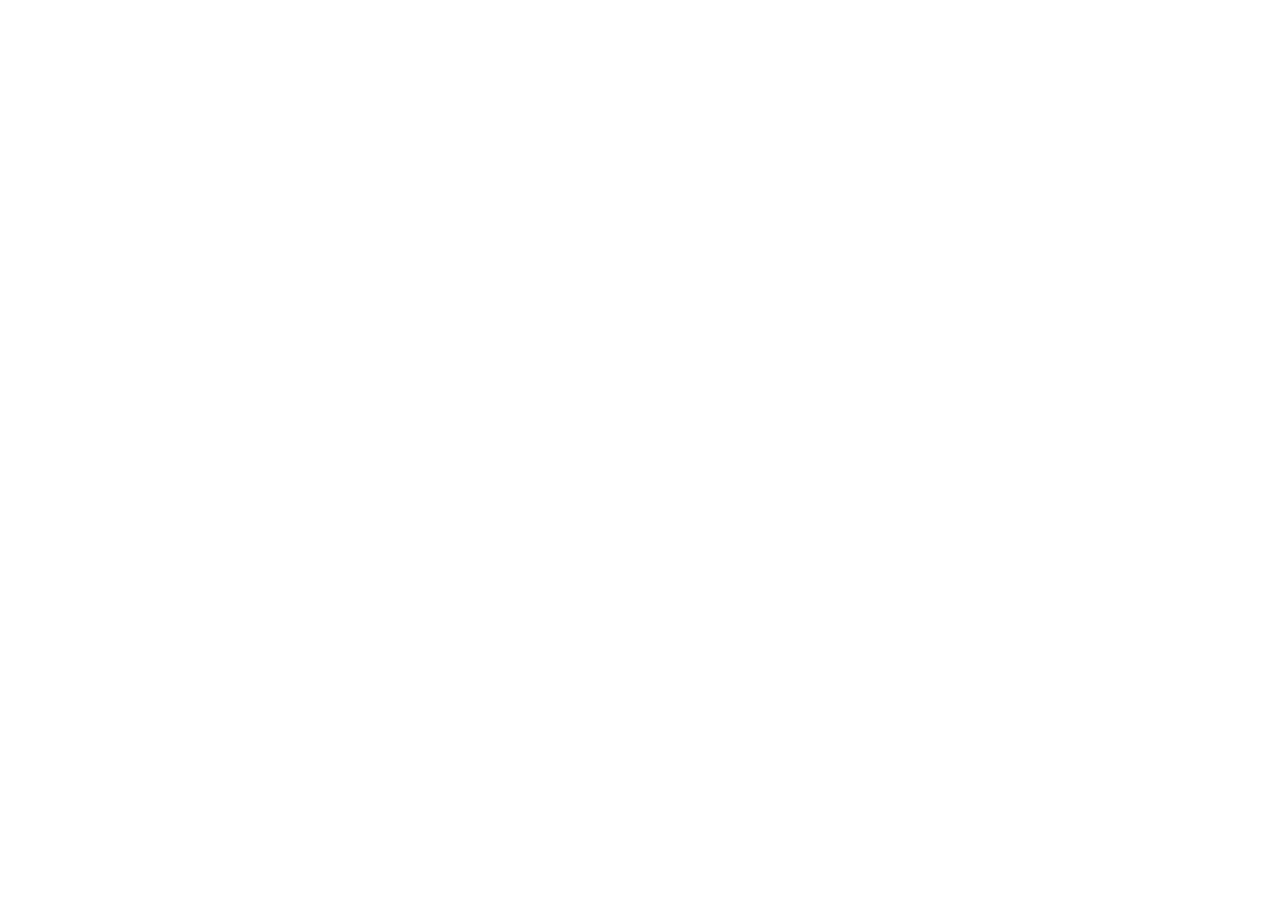
==== index.html @ f4bf335c "actualizar" ====
<!doctype html>
<html lang="es">
  <head>
    <meta charset="UTF-8" />
    <meta name="viewport" content="width=device-width, initial-scale=1.0" />
    <title>Casa en Venta en El Mirador, Uruapan | ACI Grupo Inmobiliario</title>
    <meta name="description" content="Descubre esta hermosa propiedad con amplios espacios y excelente distribución en El Mirador, Uruapan. 3 recámaras, 3.5 baños, cochera para 2 autos." />
    <link rel="preconnect" href="https://fonts.googleapis.com">
    <link rel="preconnect" href="https://fonts.gstatic.com" crossorigin>
    <link href="https://fonts.googleapis.com/css2?family=Inter:wght@400;500;600;700&family=Playfair+Display:wght@400;500;600;700&display=swap" rel="stylesheet">
  </head>
  <body>
    <div id="root"></div>
    <script type="module" src="/src/main.tsx"></script>
  </body>
</html>
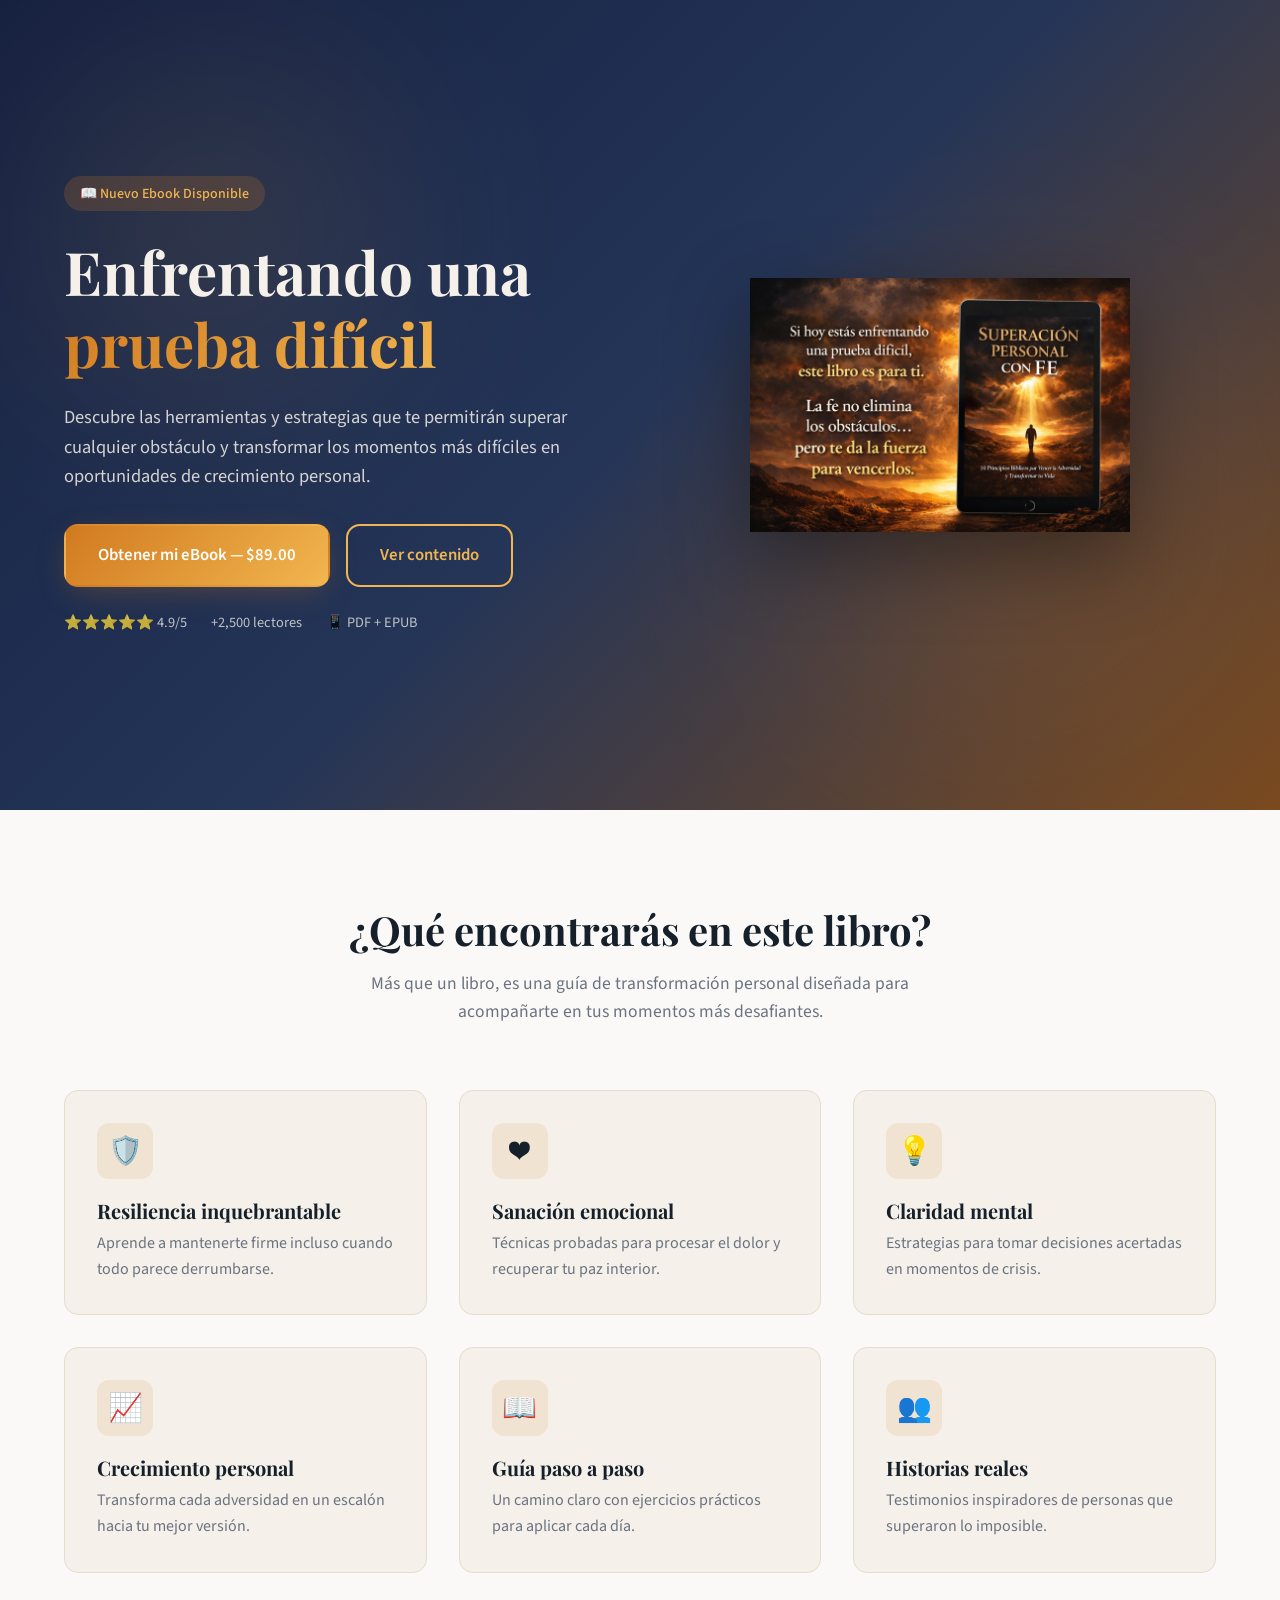
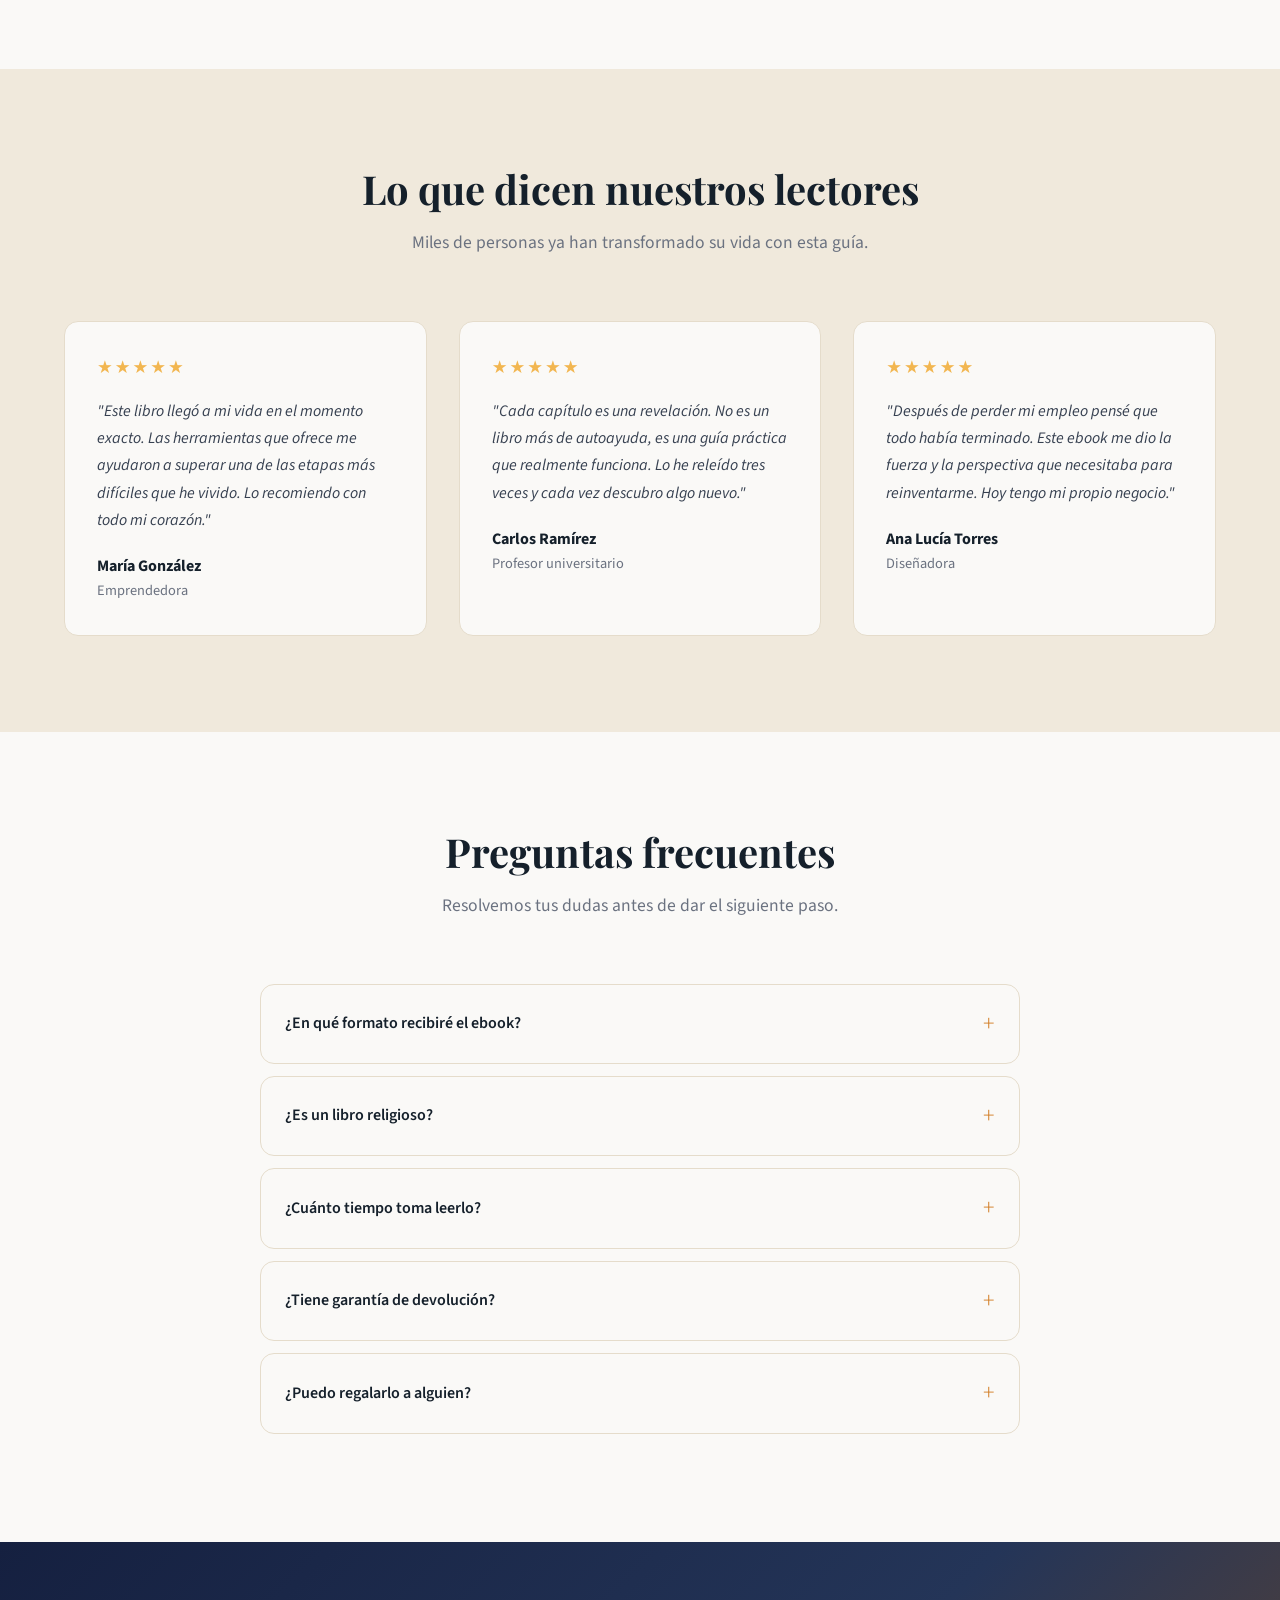
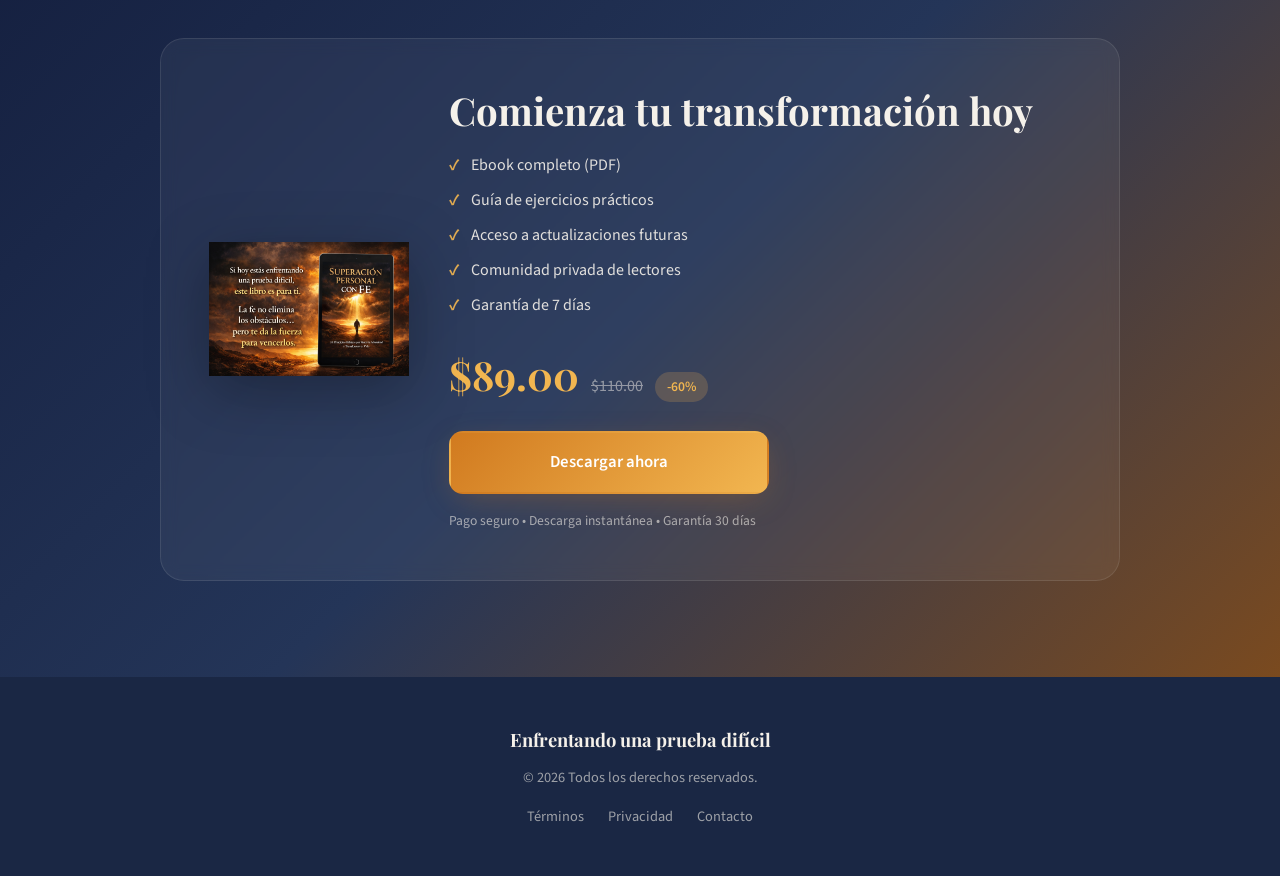
==== commit d0c47756: "otro" ====
--- a/index.html
+++ b/index.html
@@ -1,16 +1,232 @@
 <!doctype html>
 <html lang="es">
-  <head>
-    <meta charset="UTF-8" />
-    <meta name="viewport" content="width=device-width, initial-scale=1.0" />
-    <title>Casa en Venta en El Mirador, Uruapan | ACI Grupo Inmobiliario</title>
-    <meta name="description" content="Descubre esta hermosa propiedad con amplios espacios y excelente distribución en El Mirador, Uruapan. 3 recámaras, 3.5 baños, cochera para 2 autos." />
-    <link rel="preconnect" href="https://fonts.googleapis.com">
-    <link rel="preconnect" href="https://fonts.gstatic.com" crossorigin>
-    <link href="https://fonts.googleapis.com/css2?family=Inter:wght@400;500;600;700&family=Playfair+Display:wght@400;500;600;700&display=swap" rel="stylesheet">
-  </head>
-  <body>
-    <div id="root"></div>
-    <script type="module" src="/src/main.tsx"></script>
-  </body>
+<head>
+<meta charset="UTF-8" />
+<meta name="viewport" content="width=device-width, initial-scale=1.0" />
+<title>Enfrentando una Prueba Difícil — Ebook de Superación Personal</title>
+<meta name="description" content="Descubre las herramientas para superar cualquier obstáculo. Ebook con estrategias probadas para transformar la adversidad en crecimiento personal.">
+<link rel="preconnect" href="https://fonts.googleapis.com">
+<link rel="preconnect" href="https://fonts.gstatic.com" crossorigin>
+<link href="https://fonts.googleapis.com/css2?family=Playfair+Display:wght@400;600;700;800&family=Source+Sans+3:wght@300;400;500;600;700&display=swap" rel="stylesheet">
+<style>
+  :root{
+    --bg:#FAF9F7; --fg:#15202B; --card:#F5F1EA; --muted:#6B7280;
+    --primary:#D17A1F; --primary-2:#F2B650; --accent:#F2B650;
+    --secondary:#1A2744; --secondary-fg:#F5F1EA; --border:#E5DCCB;
+    --radius:14px;
+    --hero-gradient:linear-gradient(135deg,#152040 0%,#243558 50%,#7A4A1F 100%);
+    --warm-glow:0 8px 32px -8px rgba(209,122,31,.35);
+    --text-gradient:linear-gradient(135deg,#D17A1F,#F2B650);
+  }
+  *{box-sizing:border-box;margin:0;padding:0}
+  html{scroll-behavior:smooth}
+  body{font-family:"Source Sans 3",system-ui,sans-serif;background:var(--bg);color:var(--fg);line-height:1.6;-webkit-font-smoothing:antialiased}
+  h1,h2,h3,h4{font-family:"Playfair Display",Georgia,serif;font-weight:700;line-height:1.2}
+  img{max-width:100%;display:block}
+  a{color:inherit;text-decoration:none}
+  .container{max-width:1200px;margin:0 auto;padding:0 1.5rem}
+  .btn{display:inline-flex;align-items:center;justify-content:center;gap:.5rem;font-weight:600;padding:1rem 2rem;border-radius:var(--radius);transition:all .3s;cursor:pointer;border:2px solid transparent;font-size:1.05rem;font-family:inherit}
+  .btn-cta{background:linear-gradient(135deg,var(--primary),var(--primary-2));color:#fff;box-shadow:var(--warm-glow)}
+  .btn-cta:hover{transform:translateY(-2px);box-shadow:0 12px 36px -8px rgba(209,122,31,.5)}
+  .btn-outline{background:transparent;border-color:var(--accent);color:var(--accent)}
+  .btn-outline:hover{background:var(--accent);color:var(--secondary)}
+  .text-gradient{background:var(--text-gradient);-webkit-background-clip:text;background-clip:text;color:transparent}
+
+  /* HERO */
+  .hero{background:var(--hero-gradient);color:var(--secondary-fg);position:relative;overflow:hidden;min-height:90vh;display:flex;align-items:center;padding:5rem 0}
+  .hero::before,.hero::after{content:"";position:absolute;border-radius:50%;filter:blur(120px);opacity:.15;pointer-events:none}
+  .hero::before{width:300px;height:300px;background:var(--accent);top:10%;left:5%}
+  .hero::after{width:400px;height:400px;background:var(--primary);bottom:10%;right:5%}
+  .hero-grid{display:grid;grid-template-columns:1fr;gap:3rem;align-items:center;position:relative;z-index:1}
+  @media(min-width:1024px){.hero-grid{grid-template-columns:1fr 1fr}}
+  .badge{display:inline-block;padding:.4rem 1rem;border-radius:999px;background:rgba(209,122,31,.2);color:var(--accent);font-size:.875rem;font-weight:500}
+  .hero h1{font-size:clamp(2.25rem,5vw,3.75rem);margin:1.5rem 0}
+  .hero p.lead{font-size:1.15rem;opacity:.85;max-width:520px;margin-bottom:2rem}
+  .hero-actions{display:flex;flex-wrap:wrap;gap:1rem;margin-bottom:1.5rem}
+  .hero-meta{display:flex;flex-wrap:wrap;gap:1.5rem;font-size:.9rem;opacity:.75}
+  .hero-img{display:flex;justify-content:center}
+  .hero-img img{width:min(380px,80%);filter:drop-shadow(0 25px 40px rgba(0,0,0,.4));animation:float 6s ease-in-out infinite}
+  @keyframes float{0%,100%{transform:translateY(0)}50%{transform:translateY(-12px)}}
+
+  /* SECTIONS */
+  section{padding:6rem 0}
+  .section-alt{background:#F0E9DC}
+  .section-head{text-align:center;max-width:640px;margin:0 auto 4rem}
+  .section-head h2{font-size:clamp(1.75rem,3.5vw,2.5rem);margin-bottom:1rem}
+  .section-head p{color:var(--muted);font-size:1.1rem}
+
+  /* BENEFITS */
+  .benefits-grid{display:grid;grid-template-columns:repeat(auto-fit,minmax(280px,1fr));gap:2rem}
+  .benefit{padding:2rem;border-radius:var(--radius);background:var(--card);border:1px solid var(--border);transition:all .3s}
+  .benefit:hover{border-color:rgba(209,122,31,.3);box-shadow:var(--warm-glow);transform:translateY(-4px)}
+  .benefit .icon{width:56px;height:56px;border-radius:12px;background:rgba(209,122,31,.12);display:flex;align-items:center;justify-content:center;margin-bottom:1.25rem;font-size:1.75rem}
+  .benefit h3{font-size:1.25rem;margin-bottom:.5rem}
+  .benefit p{color:var(--muted)}
+
+  /* TESTIMONIALS */
+  .testimonials{display:grid;grid-template-columns:repeat(auto-fit,minmax(280px,1fr));gap:2rem}
+  .testimonial{background:var(--bg);border:1px solid var(--border);border-radius:var(--radius);padding:2rem}
+  .stars{color:var(--accent);margin-bottom:1rem;font-size:1.1rem;letter-spacing:2px}
+  .testimonial blockquote{font-style:italic;color:#374151;margin-bottom:1.25rem;line-height:1.7}
+  .testimonial .name{font-weight:700}
+  .testimonial .role{color:var(--muted);font-size:.9rem}
+
+  /* FAQ */
+  .faq-wrap{max-width:760px;margin:0 auto}
+  details{border:1px solid var(--border);border-radius:var(--radius);padding:1.25rem 1.5rem;margin-bottom:.75rem;background:var(--bg);transition:border-color .2s}
+  details[open]{border-color:rgba(209,122,31,.3)}
+  summary{font-weight:600;cursor:pointer;list-style:none;display:flex;justify-content:space-between;align-items:center;gap:1rem}
+  summary::-webkit-details-marker{display:none}
+  summary::after{content:"+";font-size:1.5rem;color:var(--primary);transition:transform .2s;font-weight:300}
+  details[open] summary::after{transform:rotate(45deg)}
+  details p{color:var(--muted);margin-top:1rem;line-height:1.7}
+
+  /* CTA */
+  .cta-section{background:var(--hero-gradient);color:var(--secondary-fg);position:relative;overflow:hidden}
+  .cta-card{max-width:960px;margin:0 auto;background:rgba(255,255,255,.05);backdrop-filter:blur(8px);border:1px solid rgba(245,241,234,.1);border-radius:24px;padding:3rem;display:flex;flex-direction:column;align-items:center;gap:2.5rem;text-align:center}
+  @media(min-width:768px){.cta-card{flex-direction:row;text-align:left}}
+  .cta-card img{width:200px;flex-shrink:0;filter:drop-shadow(0 15px 30px rgba(0,0,0,.3))}
+  .cta-card h2{font-size:clamp(1.75rem,3vw,2.5rem);margin-bottom:1.25rem}
+  .cta-card ul{list-style:none;margin-bottom:1.5rem}
+  .cta-card ul li{display:flex;align-items:center;gap:.75rem;margin-bottom:.6rem;opacity:.9}
+  .cta-card ul li::before{content:"✓";color:var(--accent);font-weight:700}
+  .price{display:flex;align-items:baseline;gap:.75rem;margin-bottom:1.5rem;justify-content:center;flex-wrap:wrap}
+  @media(min-width:768px){.price{justify-content:flex-start}}
+  .price .now{font-size:2.5rem;font-weight:700;color:var(--accent);font-family:"Playfair Display",serif}
+  .price .old{text-decoration:line-through;opacity:.5}
+  .price .off{background:rgba(242,182,80,.2);color:var(--accent);padding:.25rem .75rem;border-radius:999px;font-size:.85rem;font-weight:600}
+  .cta-note{font-size:.85rem;opacity:.6;margin-top:1rem}
+
+  /* FOOTER */
+  footer{background:var(--secondary);color:rgba(245,241,234,.6);text-align:center;padding:3rem 0;font-size:.9rem}
+  footer .brand{font-family:"Playfair Display",serif;font-size:1.15rem;font-weight:700;color:var(--secondary-fg);margin-bottom:.75rem}
+  footer .links{display:flex;justify-content:center;gap:1.5rem;margin-top:1rem}
+  footer a:hover{color:var(--secondary-fg)}
+</style>
+</head>
+<body>
+
+<!-- HERO -->
+<section class="hero">
+  <div class="container hero-grid">
+    <div>
+      <span class="badge">📖 Nuevo Ebook Disponible</span>
+      <h1>Enfrentando una <span class="text-gradient">prueba difícil</span></h1>
+      <p class="lead">Descubre las herramientas y estrategias que te permitirán superar cualquier obstáculo y transformar los momentos más difíciles en oportunidades de crecimiento personal.</p>
+      <div class="hero-actions">
+        <a class="btn btn-cta" href="https://pay.hotmart.com/J104759897C">Obtener mi eBook — $89.00</a>
+        <a class="btn btn-outline" href="#contenido">Ver contenido</a>
+      </div>
+      <div class="hero-meta">
+        <span>⭐⭐⭐⭐⭐ 4.9/5</span>
+        <span>+2,500 lectores</span>
+        <span>📱 PDF + EPUB</span>
+      </div>
+    </div>
+    <div class="hero-img">
+      <img src="ebook-cover.png" alt="Portada del ebook Enfrentando una prueba difícil">
+    </div>
+  </div>
+</section>
+
+<!-- BENEFITS -->
+<section id="contenido">
+  <div class="container">
+    <div class="section-head">
+      <h2>¿Qué encontrarás en este libro?</h2>
+      <p>Más que un libro, es una guía de transformación personal diseñada para acompañarte en tus momentos más desafiantes.</p>
+    </div>
+    <div class="benefits-grid">
+      <div class="benefit"><div class="icon">🛡️</div><h3>Resiliencia inquebrantable</h3><p>Aprende a mantenerte firme incluso cuando todo parece derrumbarse.</p></div>
+      <div class="benefit"><div class="icon">❤️</div><h3>Sanación emocional</h3><p>Técnicas probadas para procesar el dolor y recuperar tu paz interior.</p></div>
+      <div class="benefit"><div class="icon">💡</div><h3>Claridad mental</h3><p>Estrategias para tomar decisiones acertadas en momentos de crisis.</p></div>
+      <div class="benefit"><div class="icon">📈</div><h3>Crecimiento personal</h3><p>Transforma cada adversidad en un escalón hacia tu mejor versión.</p></div>
+      <div class="benefit"><div class="icon">📖</div><h3>Guía paso a paso</h3><p>Un camino claro con ejercicios prácticos para aplicar cada día.</p></div>
+      <div class="benefit"><div class="icon">👥</div><h3>Historias reales</h3><p>Testimonios inspiradores de personas que superaron lo imposible.</p></div>
+    </div>
+  </div>
+</section>
+
+<!-- TESTIMONIALS -->
+<section class="section-alt">
+  <div class="container">
+    <div class="section-head">
+      <h2>Lo que dicen nuestros lectores</h2>
+      <p>Miles de personas ya han transformado su vida con esta guía.</p>
+    </div>
+    <div class="testimonials">
+      <div class="testimonial">
+        <div class="stars">★★★★★</div>
+        <blockquote>"Este libro llegó a mi vida en el momento exacto. Las herramientas que ofrece me ayudaron a superar una de las etapas más difíciles que he vivido. Lo recomiendo con todo mi corazón."</blockquote>
+        <p class="name">María González</p><p class="role">Emprendedora</p>
+      </div>
+      <div class="testimonial">
+        <div class="stars">★★★★★</div>
+        <blockquote>"Cada capítulo es una revelación. No es un libro más de autoayuda, es una guía práctica que realmente funciona. Lo he releído tres veces y cada vez descubro algo nuevo."</blockquote>
+        <p class="name">Carlos Ramírez</p><p class="role">Profesor universitario</p>
+      </div>
+      <div class="testimonial">
+        <div class="stars">★★★★★</div>
+        <blockquote>"Después de perder mi empleo pensé que todo había terminado. Este ebook me dio la fuerza y la perspectiva que necesitaba para reinventarme. Hoy tengo mi propio negocio."</blockquote>
+        <p class="name">Ana Lucía Torres</p><p class="role">Diseñadora</p>
+      </div>
+    </div>
+  </div>
+</section>
+
+<!-- FAQ -->
+<section>
+  <div class="container">
+    <div class="section-head">
+      <h2>Preguntas frecuentes</h2>
+      <p>Resolvemos tus dudas antes de dar el siguiente paso.</p>
+    </div>
+    <div class="faq-wrap">
+      <details><summary>¿En qué formato recibiré el ebook?</summary><p>Recibirás el ebook en formato PDF y EPUB, compatibles con cualquier dispositivo: celular, tablet, computadora o lector electrónico.</p></details>
+      <details><summary>¿Es un libro religioso?</summary><p>Es un libro de superación personal que puede complementar cualquier creencia. Se enfoca en herramientas prácticas y psicológicas para enfrentar momentos difíciles.</p></details>
+      <details><summary>¿Cuánto tiempo toma leerlo?</summary><p>El libro tiene aproximadamente 180 páginas. Puedes leerlo en 3-4 horas, pero te recomendamos tomarte tu tiempo con los ejercicios prácticos de cada capítulo.</p></details>
+      <details><summary>¿Tiene garantía de devolución?</summary><p>Sí, ofrecemos una garantía de satisfacción de 30 días. Si el libro no cumple tus expectativas, te devolvemos el 100% de tu dinero sin preguntas.</p></details>
+      <details><summary>¿Puedo regalarlo a alguien?</summary><p>¡Por supuesto! Después de la compra recibirás los archivos que puedes compartir con quien lo necesite. También puedes adquirir licencias adicionales a precio especial.</p></details>
+    </div>
+  </div>
+</section>
+
+<!-- CTA -->
+<section class="cta-section" id="comprar">
+  <div class="container">
+    <div class="cta-card">
+      <img src="ebook-cover.png" alt="Ebook Enfrentando una prueba difícil">
+      <div>
+        <h2>Comienza tu transformación hoy</h2>
+        <ul>
+          <li>Ebook completo (PDF)</li>
+          <li>Guía de ejercicios prácticos</li>
+          <li>Acceso a actualizaciones futuras</li>
+          <li>Comunidad privada de lectores</li>
+          <li>Garantía de 7 días</li>
+        </ul>
+        <div class="price">
+          <span class="now">$89.00</span>
+          <span class="old">$110.00</span>
+          <span class="off">-60%</span>
+        </div>
+        <a class="btn btn-cta" href="https://pay.hotmart.com/J104759897C" style="width:100%;max-width:320px">Descargar ahora</a>
+        <p class="cta-note">Pago seguro • Descarga instantánea • Garantía 30 días</p>
+      </div>
+    </div>
+  </div>
+</section>
+
+<!-- FOOTER -->
+<footer>
+  <div class="container">
+    <p class="brand">Enfrentando una prueba difícil</p>
+    <p>© <span id="y"></span> Todos los derechos reservados.</p>
+    <div class="links">
+      <a href="#">Términos</a><a href="#">Privacidad</a><a href="#">Contacto</a>
+    </div>
+  </div>
+</footer>
+<script>document.getElementById('y').textContent=new Date().getFullYear();</script>
+</body>
 </html>
